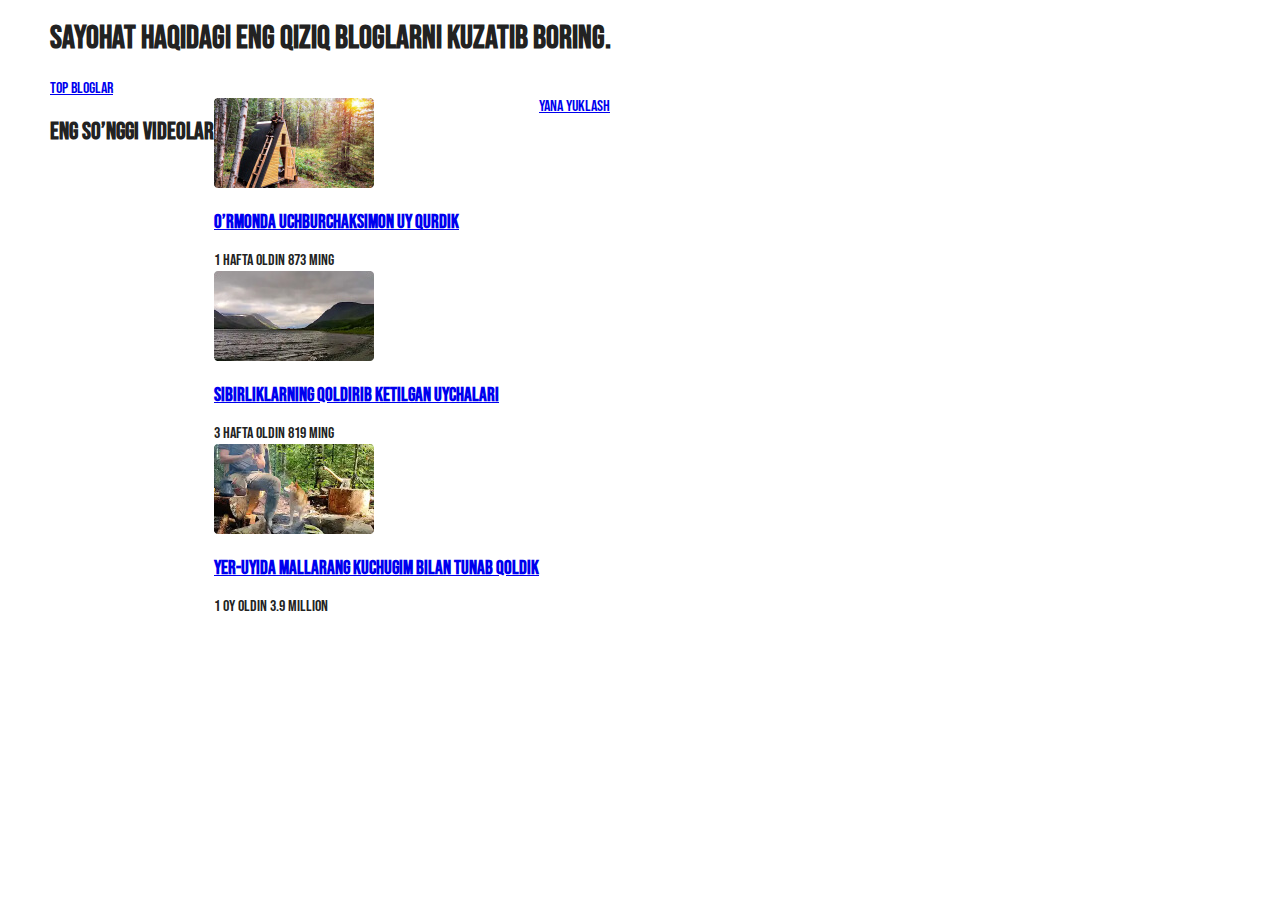
==== index.html @ e7bc656a "Add main html" ====
<!DOCTYPE html>
<html lang="uz">

<head>
  <meta charset="UTF-8">
  <meta http-equiv="X-UA-Compatible" content="IE=edge">
  <meta name="viewport" content="width=device-width, initial-scale=1.0">
  <!-- Google Fonts  -->
  <link rel="preconnect" href="https://fonts.googleapis.com">
  <link rel="preconnect" href="https://fonts.gstatic.com" crossorigin>
  <link href="https://fonts.googleapis.com/css2?family=Bebas+Neue&family=Roboto+Condensed:wght@400;700&display=swap"
    rel="stylesheet">
  <!-- Styles  -->
  <link rel="stylesheet" href="css/normalize.css">
  <link rel="stylesheet" href="css/style.css">
  <title>Articles</title>
</head>

<body>
  <main class="blog">
    <section class="blog-left">
      <div class="container blog-left-container">
        <div class="blog-left-content">
          <h1 class="blog-heading">Sayohat haqidagi eng qiziq
            bloglarni kuzatib boring.</h1>
          <a href="#" class="blog-left-link">top bloglar</a>
        </div>
      </div>
    </section>
    <section class="blog-right">
      <div class="container blog-right-container">
        <h2 class="blog-right-heading">Eng so’nggi videolar</h2>
        <div class="latest-videos-items">
          <div class="latest-videos-item">
            <img class="triangular-house" src="img/house-img.jpg" srcset="img/house-img.jpg 1x, img/house-img@2x.jpg 2x"
              width="160" height="90" alt="triangular-house">
            <div class="latest-videos-item-content">
              <h3 class="latest-videos-heading">
                <a href="#" class="latest-videos-heading-link">O’rmonda uchburchaksimon uy qurdik</a>
              </h3>
              <div class="about-video">
                <span class="uploaded-time">1 hafta oldin</span>
                <span class="views-number">873 ming</span>
              </div>
            </div>
          </div>
          <div class="latest-videos-item">
            <img class="triangular-house" src="img/lake-img.jpg"
              srcset="img/lake-img.jpg 1x, img/lake-img@2x.jpg.jpg 2x" width="160" height="90" alt="lake-img">
            <div class="latest-videos-item-content">
              <h3 class="latest-videos-heading">
                <a href="#" class="latest-videos-heading-link">Sibirliklarning qoldirib ketilgan uychalari</a>
              </h3>
              <div class="about-video">
                <span class="uploaded-time">3 hafta oldin</span>
                <span class="views-number">819 ming</span>
              </div>
            </div>
          </div>
          <div class="latest-videos-item">
            <img class="triangular-house" src="img/nutrition.jpg"
              srcset="img/nutrition.jpg 1x, img/nutrition@2x.jpg.jpg 2x" width="160" height="90" alt="nutrition">
            <div class="latest-videos-item-content">
              <h3 class="latest-videos-heading">
                <a href="#" class="latest-videos-heading-link">Yer-uyida mallarang kuchugim bilan tunab qoldik</a>
              </h3>
              <div class="about-video">
                <span class="uploaded-time">1 oy oldin</span>
                <span class="views-number">3.9 million</span>
              </div>
            </div>
          </div>
        </div>
        <a class="reload" href="#">Yana yuklash</a>
      </div>
    </section>
  </main>

</body>

</html>
---- css/style.css ----
*{
  box-sizing: border-box;
}
html{
  scroll-behavior: smooth;
}
body{
  margin: 0;
  padding: 0;
  font-family: 'Bebas Neue', cursive;
  color: #222;
  height: 100%;
  background-color: #fff;
}
.container{
  display: flex;
  min-width: 592px;
  padding-right: 50px;
  padding-left: 50px;
  width: 100%;
  margin-right: auto;
  margin-left: auto;
}
img{
  max-width: 100%;
  height: auto;
  object-fit: cover;
}
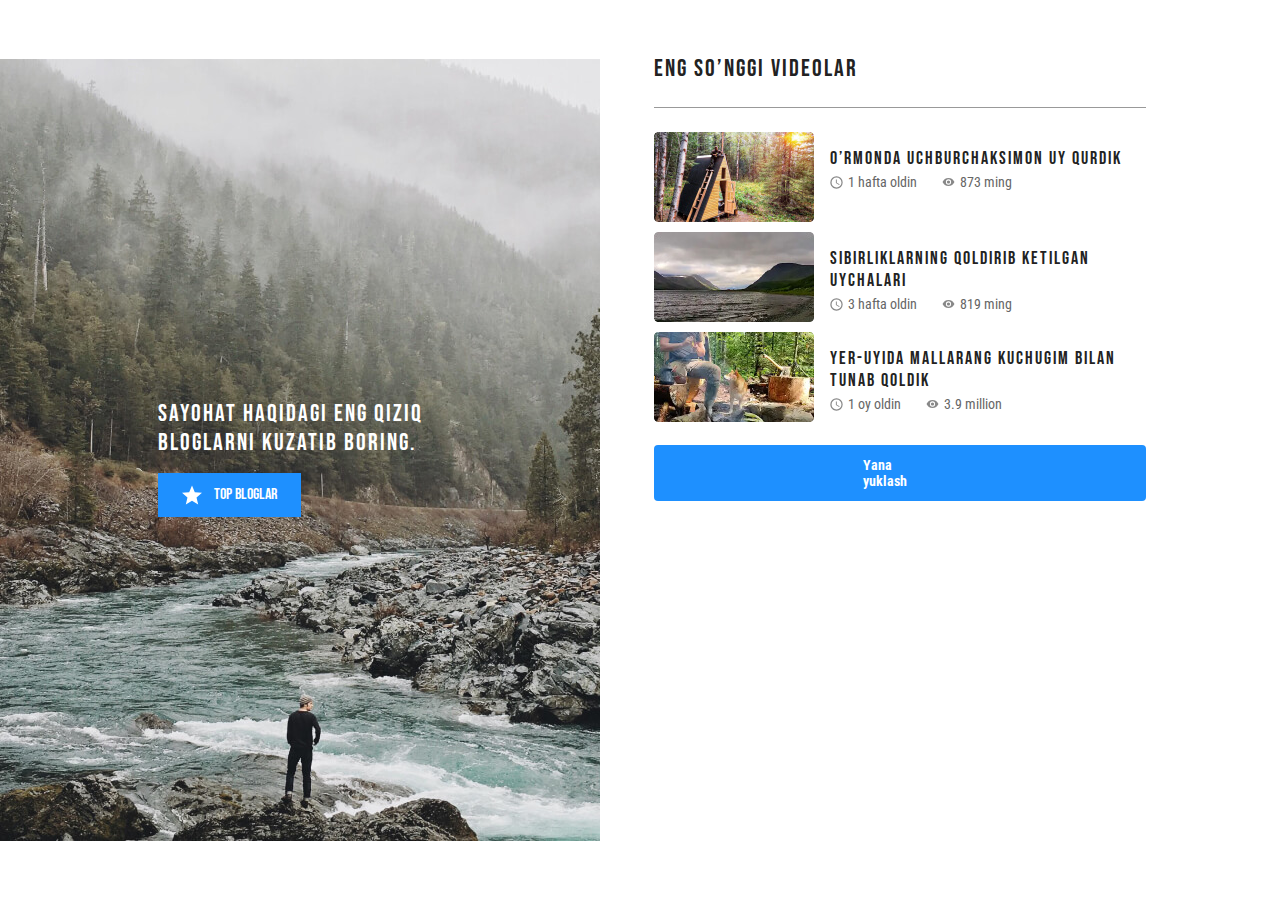
==== commit 97fab760: "Add blog styles" ====
--- a/index.html
+++ b/index.html
@@ -23,17 +23,20 @@
         <div class="blog-left-content">
           <h1 class="blog-heading">Sayohat haqidagi eng qiziq
             bloglarni kuzatib boring.</h1>
-          <a href="#" class="blog-left-link">top bloglar</a>
+
+          <a href="#" class="blog-left-link">
+            <span class="top-blogs">top bloglar</span>
+          </a>
         </div>
       </div>
     </section>
     <section class="blog-right">
       <div class="container blog-right-container">
-        <h2 class="blog-right-heading">Eng so’nggi videolar</h2>
         <div class="latest-videos-items">
+          <h2 class="blog-right-heading">Eng so’nggi videolar</h2>
           <div class="latest-videos-item">
-            <img class="triangular-house" src="img/house-img.jpg" srcset="img/house-img.jpg 1x, img/house-img@2x.jpg 2x"
-              width="160" height="90" alt="triangular-house">
+            <img class="latest-videos-item-img" src="img/house-img.jpg"
+              srcset="img/house-img.jpg 1x, img/house-img@2x.jpg 2x" width="160" height="90" alt="triangular-house">
             <div class="latest-videos-item-content">
               <h3 class="latest-videos-heading">
                 <a href="#" class="latest-videos-heading-link">O’rmonda uchburchaksimon uy qurdik</a>
@@ -45,7 +48,7 @@
             </div>
           </div>
           <div class="latest-videos-item">
-            <img class="triangular-house" src="img/lake-img.jpg"
+            <img class="latest-videos-item-img" src="img/lake-img.jpg"
               srcset="img/lake-img.jpg 1x, img/lake-img@2x.jpg.jpg 2x" width="160" height="90" alt="lake-img">
             <div class="latest-videos-item-content">
               <h3 class="latest-videos-heading">
@@ -58,7 +61,7 @@
             </div>
           </div>
           <div class="latest-videos-item">
-            <img class="triangular-house" src="img/nutrition.jpg"
+            <img class="latest-videos-item-img" src="img/nutrition.jpg"
               srcset="img/nutrition.jpg 1x, img/nutrition@2x.jpg.jpg 2x" width="160" height="90" alt="nutrition">
             <div class="latest-videos-item-content">
               <h3 class="latest-videos-heading">
@@ -70,8 +73,8 @@
               </div>
             </div>
           </div>
+          <a class="reload" href="#">Yana yuklash</a>
         </div>
-        <a class="reload" href="#">Yana yuklash</a>
       </div>
     </section>
   </main>
--- a/css/style.css
+++ b/css/style.css
@@ -3,20 +3,23 @@
 }
 html{
   scroll-behavior: smooth;
+  height: 100%;
 }
 body{
   margin: 0;
   padding: 0;
+  display: flex;
+  height: 100%;
+  flex-direction: column;
   font-family: 'Bebas Neue', cursive;
   color: #222;
-  height: 100%;
   background-color: #fff;
 }
 .container{
   display: flex;
-  min-width: 592px;
-  padding-right: 50px;
-  padding-left: 50px;
+  max-width: 600px;
+  padding-right: 54px;
+  padding-left: 54px;
   width: 100%;
   margin-right: auto;
   margin-left: auto;
@@ -25,4 +28,184 @@
   max-width: 100%;
   height: auto;
   object-fit: cover;
-}+}
+
+/* MAIN */
+.blog{
+  flex-grow: 1;
+  display: flex;
+}
+
+/* BLOG-RIGHT */
+.blog-right {
+  padding-top: 54px;
+}
+.blog-right-heading {
+  margin-top: 0;
+  margin-bottom: 24px;
+  font-weight: normal;
+  font-size: 24px;
+  line-height: 29px;
+  letter-spacing: 2px;
+  padding-bottom: 24px;
+  border-bottom: 1px solid #999;
+}
+.latest-videos-items {
+  width: 100%;
+}
+.latest-videos-item {
+  display: flex;
+}
+.latest-videos-item:not(:last-child){
+  margin-bottom: 10px;
+}
+.latest-videos-item:last-of-type{
+  margin-bottom: 23px;
+}
+.latest-videos-item-img {
+  width: 160px;
+  height: 90px;
+  border-radius: 4px;
+  display: inline-block;
+}
+.latest-videos-item-content {
+  padding-top: 16px;
+  padding-right: 9px;
+  padding-left: 16px;
+}
+.latest-videos-heading {
+  margin-top: 0;
+  margin-bottom: 4px;
+  font-weight: normal;
+  font-size: 18px;
+  line-height: 22px;
+  letter-spacing: 2px;
+}
+
+.latest-videos-heading-link {
+  text-decoration: none;
+  display: block;
+  color: #222;
+  transition: color 0.4s ease, opacity 0.4s ease;
+}
+.latest-videos-heading-link:hover{
+  color: #1E90FF;
+}
+.latest-videos-heading-link:active{
+  opacity: 0.6;
+}
+.about-video {
+  display: flex;
+  font-family: 'Roboto Condensed', sans-serif;
+  font-weight: normal;
+  font-size: 14px;
+  line-height: 16px;
+  color: #666666;
+}
+.uploaded-time {
+  margin-right: 25px;
+  display: flex;
+  align-items: center;
+}
+.uploaded-time::before{
+  content: "";
+  margin-right: 5px;
+  width: 13px;
+  height: 13px;
+  background-image: url("../img/time-icon.svg");
+  background-size: contain;
+  background-position: center center;
+}
+.views-number {
+  display: flex;
+  align-items: center;
+}
+.views-number::before{
+  content: "";
+  margin-right: 5px;
+  width: 13px;
+  height: 13px;
+  background-image: url("../img/eyes-icon.svg");
+  background-size: contain;
+  background-position: center center;
+  background-repeat: no-repeat;
+}
+.reload {
+  font-family: 'Roboto Condensed', sans-serif;
+  text-decoration: none;
+  display: block;
+  padding: 12px 209px;
+  background-color: #1E90FF;
+  border-radius: 4px;
+  color: #fff;
+  font-weight: bold;
+  font-size: 14px;
+  line-height: 16px;
+  transition: opacity 0.4s ease;
+}
+.reload:hover{
+  opacity: 0.8;
+}
+.reload:active{
+  opacity: 0.6;
+}
+
+/* BLOG-LEFT */
+.blog-left{
+  width: 600px;
+  height: 100%;
+  background-image: url("../img/forest.jpg");
+  background-repeat: no-repeat;
+  background-size: 600px ;
+  background-position: center center;
+}
+.blog-left-container {
+  display: flex;
+  justify-content: center;
+  align-items: center;
+  height: 100%;
+
+}
+.blog-left-content {
+  width: 285px;
+
+}
+.blog-heading {
+  font-weight: normal;
+  font-size: 24px;
+  line-height: 29px;
+  letter-spacing: 2px;
+  color: #FFFFFF;
+}
+.blog-left-link{
+  text-decoration: none;
+  display: inline-block;
+  padding: 12px 24px;
+  background-color: #1E90FF;
+  transition: opacity 0.4s ease;
+}
+.blog-left-link:hover{
+  opacity: 0.8;
+}
+.blog-left-link:active{
+  opacity: 0.6;
+}
+.top-blogs {
+  display: flex;
+  align-items: center;
+  justify-content: center;
+  text-decoration: none;
+  color: #fff;
+
+}
+.top-blogs::before{
+  content: "";
+  margin-right: 12px;
+  width: 20px;
+  height: 20px;
+  background-image: url("../img/star-icon.svg");
+  background-repeat: no-repeat;
+  background-size: contain;
+  background-position: center center;
+
+}
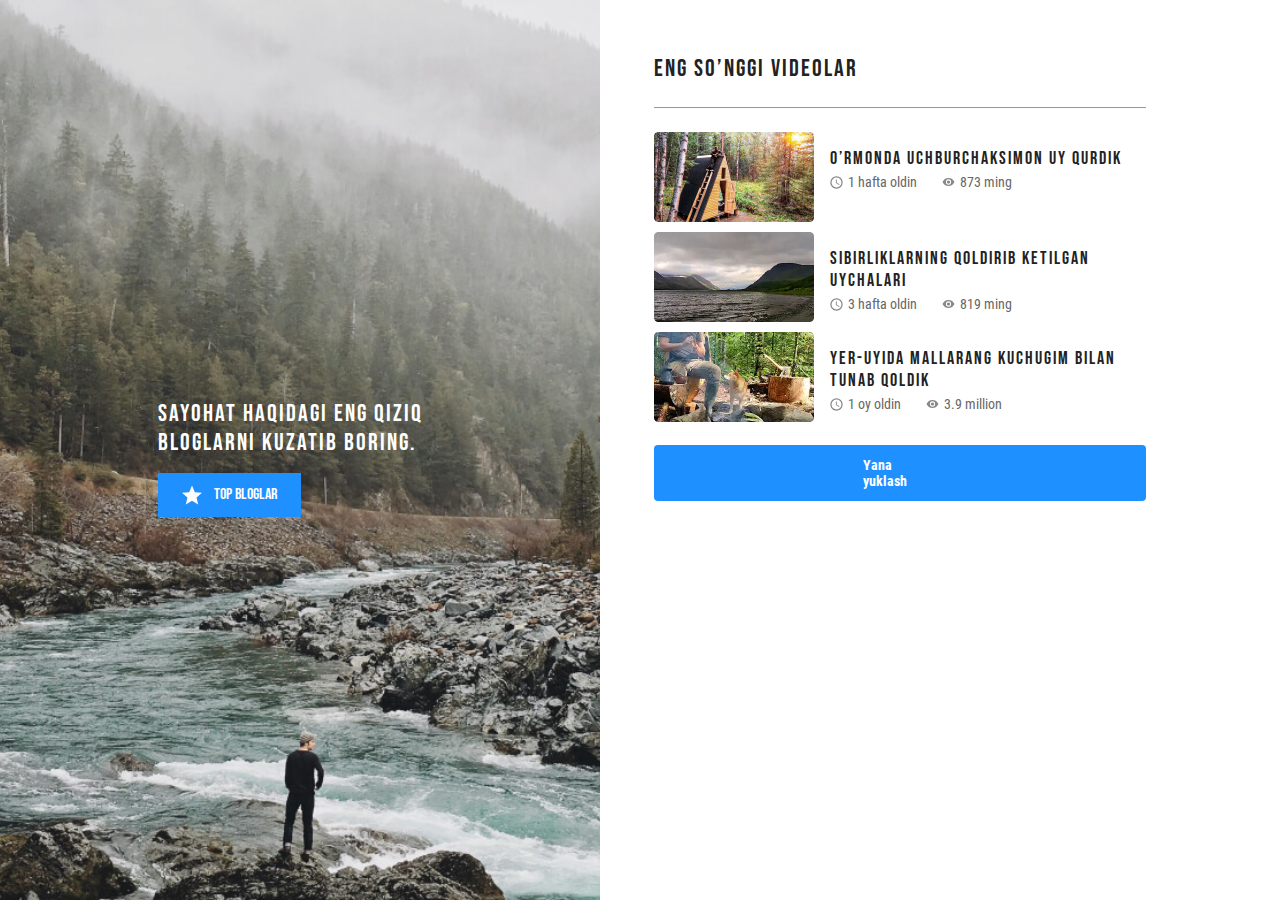
==== commit ca54b5e6: "Add font face styles" ====
--- a/index.html
+++ b/index.html
@@ -6,10 +6,10 @@
   <meta http-equiv="X-UA-Compatible" content="IE=edge">
   <meta name="viewport" content="width=device-width, initial-scale=1.0">
   <!-- Google Fonts  -->
-  <link rel="preconnect" href="https://fonts.googleapis.com">
+  <!-- <link rel="preconnect" href="https://fonts.googleapis.com">
   <link rel="preconnect" href="https://fonts.gstatic.com" crossorigin>
   <link href="https://fonts.googleapis.com/css2?family=Bebas+Neue&family=Roboto+Condensed:wght@400;700&display=swap"
-    rel="stylesheet">
+    rel="stylesheet"> -->
   <!-- Styles  -->
   <link rel="stylesheet" href="css/normalize.css">
   <link rel="stylesheet" href="css/style.css">
@@ -23,7 +23,6 @@
         <div class="blog-left-content">
           <h1 class="blog-heading">Sayohat haqidagi eng qiziq
             bloglarni kuzatib boring.</h1>
-
           <a href="#" class="blog-left-link">
             <span class="top-blogs">top bloglar</span>
           </a>
--- a/css/style.css
+++ b/css/style.css
@@ -1,19 +1,54 @@
-*{
+/* FONTS */
+@font-face {
+  font-family: 'Roboto Condensed';
+  src: url('../fonts/RobotoCondensed-Regular.woff2') format('woff2'),
+      url('../fonts/RobotoCondensed-Regular.woff') format('woff');
+  font-weight: normal;
+  font-style: normal;
+  font-display: swap;
+}
+
+@font-face {
+  font-family: 'Bebas Neue';
+  src: url('../fonts/BebasNeue-Regular.woff2') format('woff2'),
+      url('../fonts/BebasNeue-Regular.woff') format('woff');
+  font-weight: normal;
+  font-style: normal;
+  font-display: swap;
+}
+
+@font-face {
+  font-family: 'Roboto Condensed';
+  src: url('../fonts/RobotoCondensed-Bold.woff2') format('woff2'),
+      url('../fonts/RobotoCondensed-Bold.woff') format('woff');
+  font-weight: bold;
+  font-style: normal;
+  font-display: swap;
+}
+
+
+/* GLOBAL */
+:root{
+ --brand-color:#1E90FF;
+ --heading-font:'Bebas Neue', sans-serif;
+ --text-font: "Roboto Condensed", sans-serif;
+}
+html{
   box-sizing: border-box;
-}
-html{
+  height: 100%;
   scroll-behavior: smooth;
-  height: 100%;
+}
+*,*::after,*::before{
+  box-sizing: border-box;
 }
 body{
+  padding: 0;
   margin: 0;
-  padding: 0;
-  display: flex;
-  height: 100%;
-  flex-direction: column;
-  font-family: 'Bebas Neue', cursive;
+  display: flex;
+  height: 100%;
+  font-family: var(--heading-font);
+  background-color: #fff;
   color: #222;
-  background-color: #fff;
 }
 .container{
   display: flex;
@@ -89,14 +124,14 @@
   transition: color 0.4s ease, opacity 0.4s ease;
 }
 .latest-videos-heading-link:hover{
-  color: #1E90FF;
+  color:  var(--brand-color);
 }
 .latest-videos-heading-link:active{
   opacity: 0.6;
 }
 .about-video {
   display: flex;
-  font-family: 'Roboto Condensed', sans-serif;
+  font-family:  var(--text-font);
   font-weight: normal;
   font-size: 14px;
   line-height: 16px;
@@ -131,11 +166,11 @@
   background-repeat: no-repeat;
 }
 .reload {
-  font-family: 'Roboto Condensed', sans-serif;
+  font-family:  var(--text-font);
   text-decoration: none;
   display: block;
   padding: 12px 209px;
-  background-color: #1E90FF;
+  background-color:  var(--brand-color);
   border-radius: 4px;
   color: #fff;
   font-weight: bold;
@@ -156,7 +191,7 @@
   height: 100%;
   background-image: url("../img/forest.jpg");
   background-repeat: no-repeat;
-  background-size: 600px ;
+  background-size: cover ;
   background-position: center center;
 }
 .blog-left-container {
@@ -181,7 +216,7 @@
   text-decoration: none;
   display: inline-block;
   padding: 12px 24px;
-  background-color: #1E90FF;
+  background-color:  var(--brand-color);
   transition: opacity 0.4s ease;
 }
 .blog-left-link:hover{
@@ -209,3 +244,17 @@
   background-position: center center;
 
 }
+
+@media
+only screen and (-webkit-min-device-pixel-ratio: 2),
+only screen and (   min--moz-device-pixel-ratio: 2),
+only screen and (     -o-min-device-pixel-ratio: 2/1),
+only screen and (        min-device-pixel-ratio: 2),
+only screen and (                min-resolution: 192dpi),
+only screen and (                min-resolution: 2dppx) {
+  .blog-left{
+    background-image: url("../img/forest@2x.jpg");
+  }
+
+
+}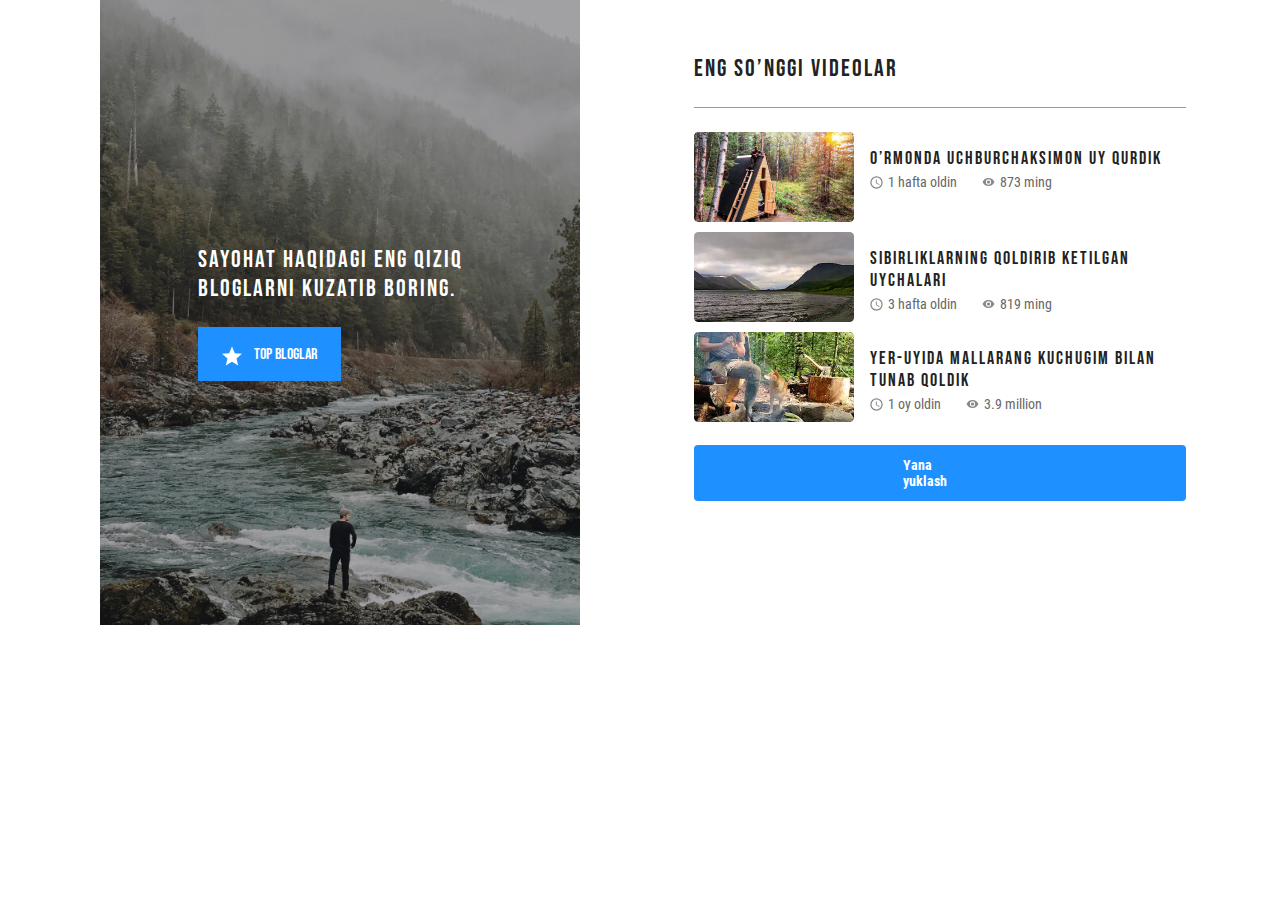
==== commit 80713214: "Add other styles" ====
--- a/index.html
+++ b/index.html
@@ -5,11 +5,6 @@
   <meta charset="UTF-8">
   <meta http-equiv="X-UA-Compatible" content="IE=edge">
   <meta name="viewport" content="width=device-width, initial-scale=1.0">
-  <!-- Google Fonts  -->
-  <!-- <link rel="preconnect" href="https://fonts.googleapis.com">
-  <link rel="preconnect" href="https://fonts.gstatic.com" crossorigin>
-  <link href="https://fonts.googleapis.com/css2?family=Bebas+Neue&family=Roboto+Condensed:wght@400;700&display=swap"
-    rel="stylesheet"> -->
   <!-- Styles  -->
   <link rel="stylesheet" href="css/normalize.css">
   <link rel="stylesheet" href="css/style.css">
@@ -17,7 +12,9 @@
 </head>
 
 <body>
+  <!-- BLOG -->
   <main class="blog">
+    <!-- BLOG-LEFT -->
     <section class="blog-left">
       <div class="container blog-left-container">
         <div class="blog-left-content">
@@ -29,55 +26,55 @@
         </div>
       </div>
     </section>
+    <!-- BLOG-RIGHT -->
     <section class="blog-right">
       <div class="container blog-right-container">
-        <div class="latest-videos-items">
-          <h2 class="blog-right-heading">Eng so’nggi videolar</h2>
-          <div class="latest-videos-item">
-            <img class="latest-videos-item-img" src="img/house-img.jpg"
-              srcset="img/house-img.jpg 1x, img/house-img@2x.jpg 2x" width="160" height="90" alt="triangular-house">
+        <h2 class="blog-right-heading">Eng so’nggi videolar</h2>
+        <ul class="latest-videos-items">
+          <li class="latest-videos-item">
+            <img class="latest-videos-item-img" src="img/house-img.jpg" alt="triangular-house"  width="160" height="90"
+              srcset="img/house-img.jpg 1x, img/house-img@2x.jpg 2x" >
             <div class="latest-videos-item-content">
               <h3 class="latest-videos-heading">
-                <a href="#" class="latest-videos-heading-link">O’rmonda uchburchaksimon uy qurdik</a>
+                <a class="latest-videos-heading-link" href="#" >O’rmonda uchburchaksimon uy qurdik</a>
               </h3>
               <div class="about-video">
                 <span class="uploaded-time">1 hafta oldin</span>
                 <span class="views-number">873 ming</span>
               </div>
             </div>
-          </div>
-          <div class="latest-videos-item">
-            <img class="latest-videos-item-img" src="img/lake-img.jpg"
-              srcset="img/lake-img.jpg 1x, img/lake-img@2x.jpg.jpg 2x" width="160" height="90" alt="lake-img">
+          </li>
+          <li class="latest-videos-item">
+            <img class="latest-videos-item-img" src="img/lake-img.jpg" alt="lake-img" width="160" height="90"
+              srcset="img/lake-img.jpg 1x, img/lake-img@2x.jpg.jpg 2x"  >
             <div class="latest-videos-item-content">
               <h3 class="latest-videos-heading">
-                <a href="#" class="latest-videos-heading-link">Sibirliklarning qoldirib ketilgan uychalari</a>
+                <a  class="latest-videos-heading-link" href="#">Sibirliklarning qoldirib ketilgan uychalari</a>
               </h3>
               <div class="about-video">
                 <span class="uploaded-time">3 hafta oldin</span>
                 <span class="views-number">819 ming</span>
               </div>
             </div>
-          </div>
-          <div class="latest-videos-item">
-            <img class="latest-videos-item-img" src="img/nutrition.jpg"
-              srcset="img/nutrition.jpg 1x, img/nutrition@2x.jpg.jpg 2x" width="160" height="90" alt="nutrition">
+          </li>
+          <li class="latest-videos-item">
+            <img class="latest-videos-item-img" src="img/nutrition.jpg" alt="nutrition" width="160" height="90"
+              srcset="img/nutrition.jpg 1x, img/nutrition@2x.jpg.jpg 2x"  >
             <div class="latest-videos-item-content">
               <h3 class="latest-videos-heading">
-                <a href="#" class="latest-videos-heading-link">Yer-uyida mallarang kuchugim bilan tunab qoldik</a>
+                <a  class="latest-videos-heading-link" href="#">Yer-uyida mallarang kuchugim bilan tunab qoldik</a>
               </h3>
               <div class="about-video">
                 <span class="uploaded-time">1 oy oldin</span>
                 <span class="views-number">3.9 million</span>
               </div>
             </div>
-          </div>
-          <a class="reload" href="#">Yana yuklash</a>
-        </div>
+          </li>
+        </ul>
+        <a class="reload" href="#">Yana yuklash</a>
       </div>
     </section>
   </main>
-
 </body>
 
 </html>--- a/css/style.css
+++ b/css/style.css
@@ -1,61 +1,62 @@
+/* CUSTOM-PROPERTY */
+:root{
+  --brand-color:#1E90FF;
+  --heading-font:'Bebas Neue', sans-serif;
+  --text-font: "Roboto Condensed", sans-serif;
+ }
 /* FONTS */
 @font-face {
   font-family: 'Roboto Condensed';
+  font-weight: normal;
+  font-style: normal;
+  font-display: swap;
   src: url('../fonts/RobotoCondensed-Regular.woff2') format('woff2'),
       url('../fonts/RobotoCondensed-Regular.woff') format('woff');
+}
+@font-face {
+  font-family: 'Bebas Neue';
   font-weight: normal;
   font-style: normal;
   font-display: swap;
-}
-
-@font-face {
-  font-family: 'Bebas Neue';
   src: url('../fonts/BebasNeue-Regular.woff2') format('woff2'),
       url('../fonts/BebasNeue-Regular.woff') format('woff');
-  font-weight: normal;
-  font-style: normal;
-  font-display: swap;
-}
-
+}
 @font-face {
   font-family: 'Roboto Condensed';
-  src: url('../fonts/RobotoCondensed-Bold.woff2') format('woff2'),
-      url('../fonts/RobotoCondensed-Bold.woff') format('woff');
   font-weight: bold;
   font-style: normal;
   font-display: swap;
+  src: url('../fonts/RobotoCondensed-Bold.woff2') format('woff2'),
+      url('../fonts/RobotoCondensed-Bold.woff') format('woff');
 }
 
 
 /* GLOBAL */
-:root{
- --brand-color:#1E90FF;
- --heading-font:'Bebas Neue', sans-serif;
- --text-font: "Roboto Condensed", sans-serif;
-}
 html{
   box-sizing: border-box;
   height: 100%;
   scroll-behavior: smooth;
+  overflow-x: hidden;
 }
 *,*::after,*::before{
   box-sizing: border-box;
 }
 body{
+  display: flex;
+  height: 100%;
   padding: 0;
   margin: 0;
-  display: flex;
-  height: 100%;
   font-family: var(--heading-font);
+  font-weight: normal;
   background-color: #fff;
   color: #222;
 }
 .container{
   display: flex;
   max-width: 600px;
+  width: 100%;
   padding-right: 54px;
   padding-left: 54px;
-  width: 100%;
   margin-right: auto;
   margin-left: auto;
 }
@@ -69,39 +70,46 @@
 .blog{
   flex-grow: 1;
   display: flex;
+  max-width: 1200px;
+  width: 100%;
+  margin-right: auto;
+  margin-left: auto;
 }
 
 /* BLOG-RIGHT */
 .blog-right {
   padding-top: 54px;
 }
+.blog-right-container{
+  display: block;
+}
 .blog-right-heading {
   margin-top: 0;
   margin-bottom: 24px;
+  padding-bottom: 24px;
   font-weight: normal;
   font-size: 24px;
   line-height: 29px;
   letter-spacing: 2px;
-  padding-bottom: 24px;
   border-bottom: 1px solid #999;
 }
 .latest-videos-items {
   width: 100%;
+  margin: 0;
+  margin-bottom: 23px;
+  padding: 0;
+  list-style: none;
 }
 .latest-videos-item {
   display: flex;
 }
 .latest-videos-item:not(:last-child){
   margin-bottom: 10px;
-}
-.latest-videos-item:last-of-type{
-  margin-bottom: 23px;
 }
 .latest-videos-item-img {
   width: 160px;
   height: 90px;
   border-radius: 4px;
-  display: inline-block;
 }
 .latest-videos-item-content {
   padding-top: 16px;
@@ -111,19 +119,19 @@
 .latest-videos-heading {
   margin-top: 0;
   margin-bottom: 4px;
-  font-weight: normal;
   font-size: 18px;
+  font-weight: normal;
   line-height: 22px;
   letter-spacing: 2px;
 }
-
 .latest-videos-heading-link {
-  text-decoration: none;
   display: block;
   color: #222;
   transition: color 0.4s ease, opacity 0.4s ease;
+  text-decoration: none;
 }
 .latest-videos-heading-link:hover{
+  opacity: 0.8;
   color:  var(--brand-color);
 }
 .latest-videos-heading-link:active{
@@ -138,15 +146,15 @@
   color: #666666;
 }
 .uploaded-time {
+  display: flex;
+  align-items: center;
   margin-right: 25px;
-  display: flex;
-  align-items: center;
 }
 .uploaded-time::before{
   content: "";
-  margin-right: 5px;
   width: 13px;
   height: 13px;
+  margin-right: 5px;
   background-image: url("../img/time-icon.svg");
   background-size: contain;
   background-position: center center;
@@ -157,26 +165,26 @@
 }
 .views-number::before{
   content: "";
-  margin-right: 5px;
   width: 13px;
   height: 13px;
+  margin-right: 5px;
   background-image: url("../img/eyes-icon.svg");
   background-size: contain;
   background-position: center center;
   background-repeat: no-repeat;
 }
 .reload {
-  font-family:  var(--text-font);
-  text-decoration: none;
   display: block;
   padding: 12px 209px;
-  background-color:  var(--brand-color);
-  border-radius: 4px;
-  color: #fff;
+  font-family:  var(--text-font);
   font-weight: bold;
   font-size: 14px;
   line-height: 16px;
+  border-radius: 4px;
+  color: #fff;
+  background-color:  var(--brand-color);
   transition: opacity 0.4s ease;
+  text-decoration: none;
 }
 .reload:hover{
   opacity: 0.8;
@@ -188,24 +196,25 @@
 /* BLOG-LEFT */
 .blog-left{
   width: 600px;
+  height:625px;
+  background-image: url("../img/left-bg.jpg");
+  background-repeat: no-repeat;
+  background-size: contain ;
+  background-position: center center;
+}
+.blog-left-container {
+  display: flex;
+  justify-content: center;
+  align-items: center;
   height: 100%;
-  background-image: url("../img/forest.jpg");
-  background-repeat: no-repeat;
-  background-size: cover ;
-  background-position: center center;
-}
-.blog-left-container {
-  display: flex;
-  justify-content: center;
-  align-items: center;
-  height: 100%;
-
 }
 .blog-left-content {
-  width: 285px;
-
+  max-width: 285px;
+  width: 100%;
 }
 .blog-heading {
+  margin-top: 0;
+  margin-bottom: 24px;
   font-weight: normal;
   font-size: 24px;
   line-height: 29px;
@@ -213,11 +222,11 @@
   color: #FFFFFF;
 }
 .blog-left-link{
-  text-decoration: none;
   display: inline-block;
-  padding: 12px 24px;
+  padding: 15px 24px;
   background-color:  var(--brand-color);
   transition: opacity 0.4s ease;
+  text-decoration: none;
 }
 .blog-left-link:hover{
   opacity: 0.8;
@@ -228,21 +237,20 @@
 .top-blogs {
   display: flex;
   align-items: center;
-  justify-content: center;
-  text-decoration: none;
+  padding-top: 4px;
   color: #fff;
+  text-decoration: none;
 
 }
 .top-blogs::before{
   content: "";
-  margin-right: 12px;
   width: 20px;
   height: 20px;
+  margin-right: 12px;
   background-image: url("../img/star-icon.svg");
   background-repeat: no-repeat;
   background-size: contain;
   background-position: center center;
-
 }
 
 @media
@@ -253,7 +261,7 @@
 only screen and (                min-resolution: 192dpi),
 only screen and (                min-resolution: 2dppx) {
   .blog-left{
-    background-image: url("../img/forest@2x.jpg");
+    background-image: url("../img/left-bg@2x.jpg");
   }
 
 
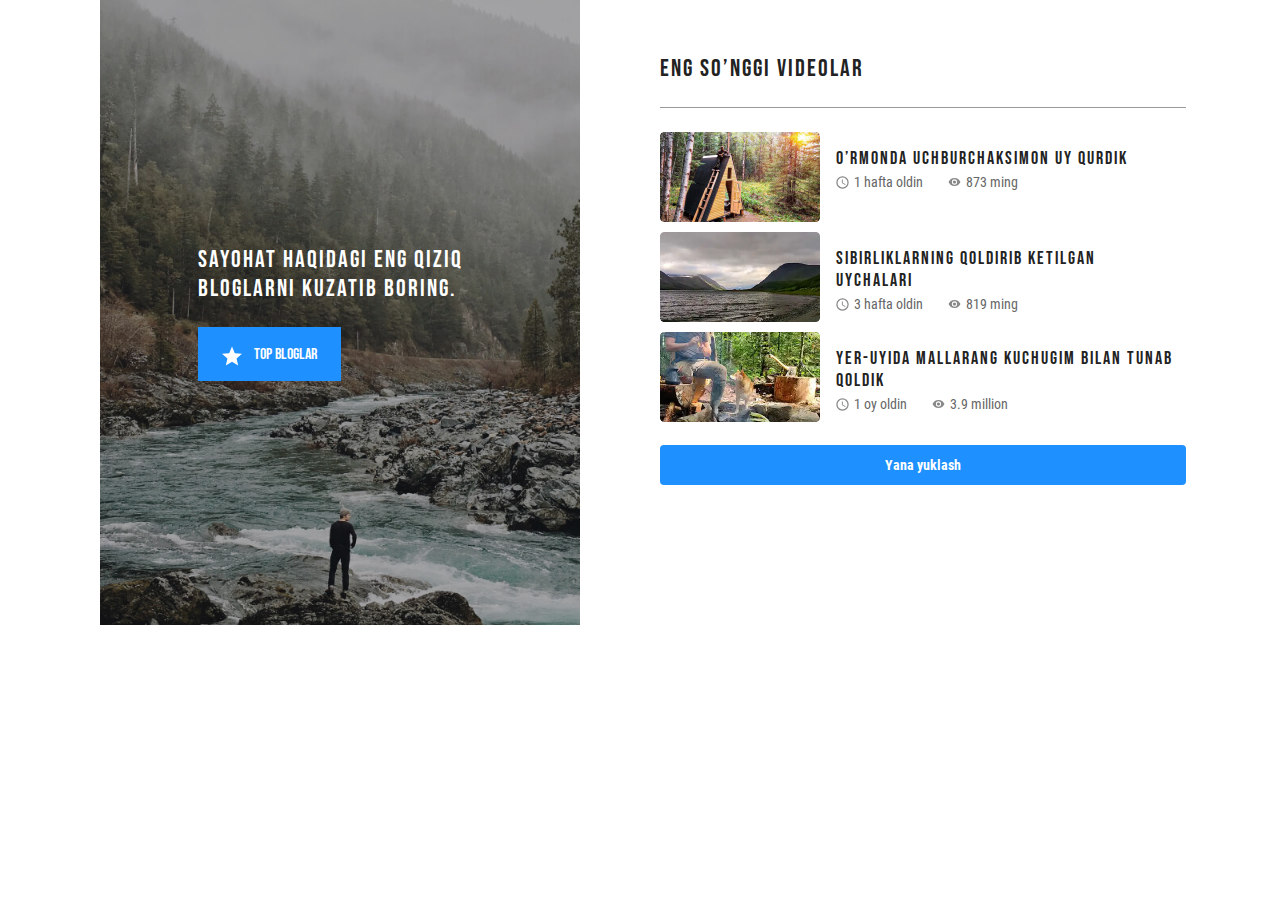
==== commit 7f639e2d: "Add other styles" ====
--- a/index.html
+++ b/index.html
@@ -18,8 +18,7 @@
     <section class="blog-left">
       <div class="container blog-left-container">
         <div class="blog-left-content">
-          <h1 class="blog-heading">Sayohat haqidagi eng qiziq
-            bloglarni kuzatib boring.</h1>
+          <h1 class="blog-heading">Sayohat haqidagi eng qiziq bloglarni kuzatib boring.</h1>
           <a href="#" class="blog-left-link">
             <span class="top-blogs">top bloglar</span>
           </a>
@@ -32,8 +31,7 @@
         <h2 class="blog-right-heading">Eng so’nggi videolar</h2>
         <ul class="latest-videos-items">
           <li class="latest-videos-item">
-            <img class="latest-videos-item-img" src="img/house-img.jpg" alt="triangular-house"  width="160" height="90"
-              srcset="img/house-img.jpg 1x, img/house-img@2x.jpg 2x" >
+            <img class="latest-videos-item-img" src="img/house-img.jpg" alt="triangular-house"  width="160" height="90" srcset="img/house-img.jpg 1x, img/house-img@2x.jpg 2x" >
             <div class="latest-videos-item-content">
               <h3 class="latest-videos-heading">
                 <a class="latest-videos-heading-link" href="#" >O’rmonda uchburchaksimon uy qurdik</a>
--- a/css/style.css
+++ b/css/style.css
@@ -30,8 +30,7 @@
       url('../fonts/RobotoCondensed-Bold.woff') format('woff');
 }
 
-
-/* GLOBAL */
+/* GLOBAL-STYLES */
 html{
   box-sizing: border-box;
   height: 100%;
@@ -65,8 +64,17 @@
   height: auto;
   object-fit: cover;
 }
-
-/* MAIN */
+.visually-hidden {
+  clip: rect(0 0 0 0);
+  clip-path: inset(50%);
+  height: 1px;
+  overflow: hidden;
+  position: absolute;
+  white-space: nowrap;
+  width: 1px;
+}
+
+/* MAIN-CONTENT */
 .blog{
   flex-grow: 1;
   display: flex;
@@ -82,13 +90,14 @@
 }
 .blog-right-container{
   display: block;
+  padding-left: 20px;
 }
 .blog-right-heading {
   margin-top: 0;
   margin-bottom: 24px;
   padding-bottom: 24px;
-  font-weight: normal;
   font-size: 24px;
+  font-weight: normal;
   line-height: 29px;
   letter-spacing: 2px;
   border-bottom: 1px solid #999;
@@ -127,8 +136,8 @@
 .latest-videos-heading-link {
   display: block;
   color: #222;
+  text-decoration: none;
   transition: color 0.4s ease, opacity 0.4s ease;
-  text-decoration: none;
 }
 .latest-videos-heading-link:hover{
   opacity: 0.8;
@@ -175,7 +184,7 @@
 }
 .reload {
   display: block;
-  padding: 12px 209px;
+  padding: 12px 0;
   font-family:  var(--text-font);
   font-weight: bold;
   font-size: 14px;
@@ -184,6 +193,7 @@
   color: #fff;
   background-color:  var(--brand-color);
   transition: opacity 0.4s ease;
+  text-align: center;
   text-decoration: none;
 }
 .reload:hover{
@@ -215,8 +225,8 @@
 .blog-heading {
   margin-top: 0;
   margin-bottom: 24px;
-  font-weight: normal;
   font-size: 24px;
+  font-weight: normal;
   line-height: 29px;
   letter-spacing: 2px;
   color: #FFFFFF;
@@ -240,7 +250,6 @@
   padding-top: 4px;
   color: #fff;
   text-decoration: none;
-
 }
 .top-blogs::before{
   content: "";
@@ -253,6 +262,7 @@
   background-position: center center;
 }
 
+/* MEDIA */
 @media
 only screen and (-webkit-min-device-pixel-ratio: 2),
 only screen and (   min--moz-device-pixel-ratio: 2),
@@ -263,6 +273,4 @@
   .blog-left{
     background-image: url("../img/left-bg@2x.jpg");
   }
-
-
 }